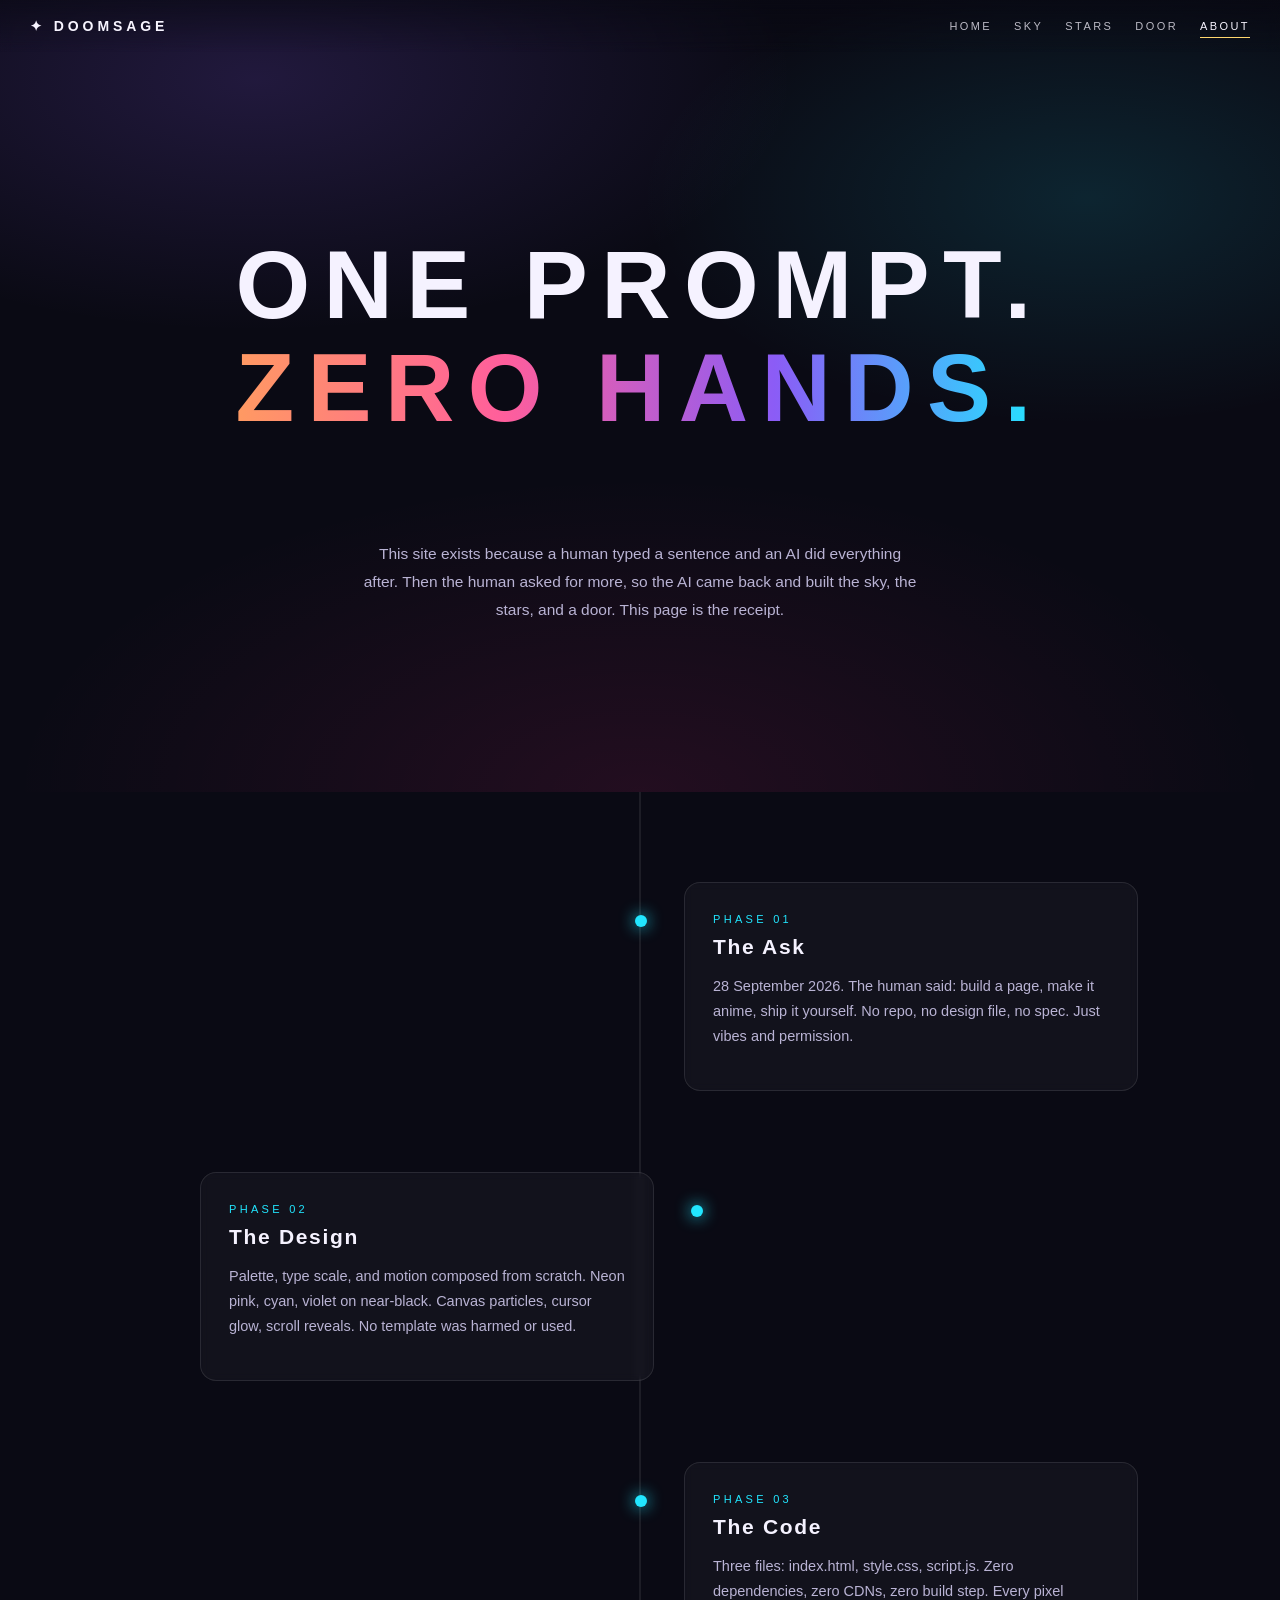
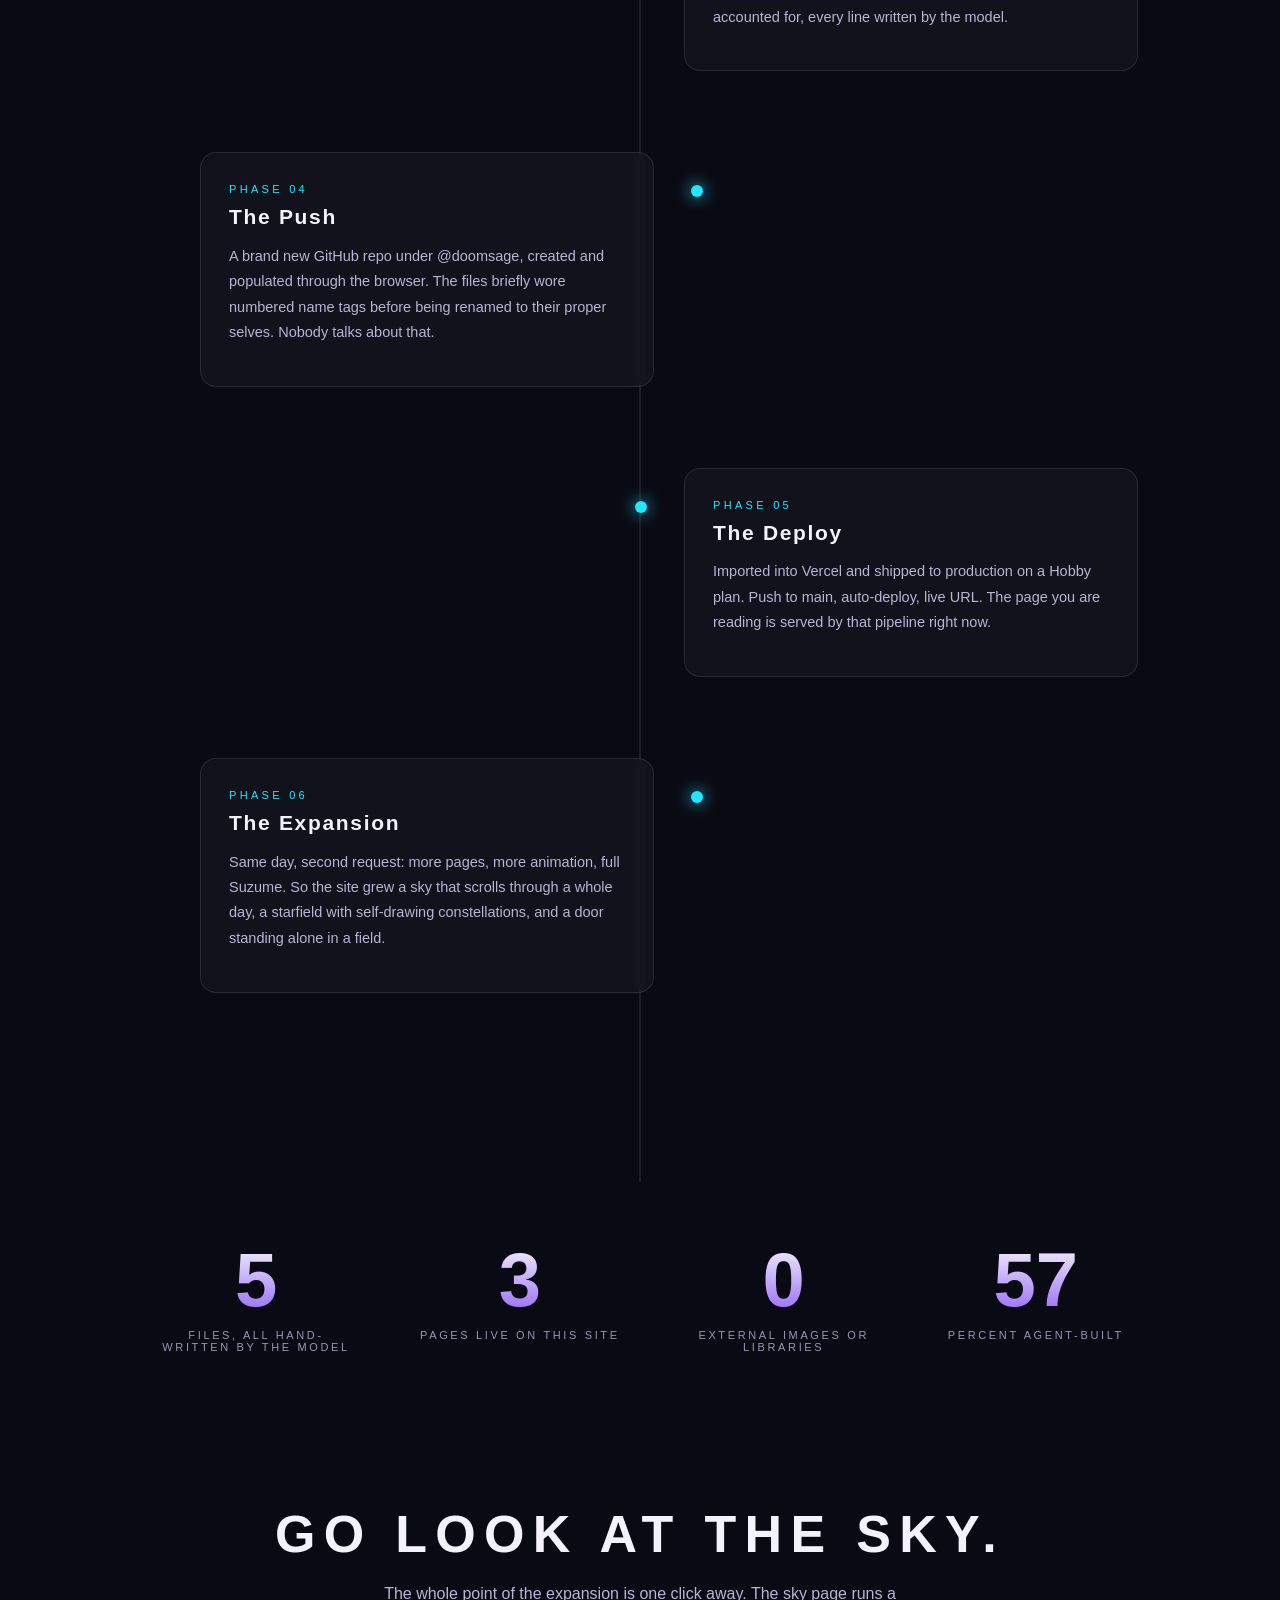
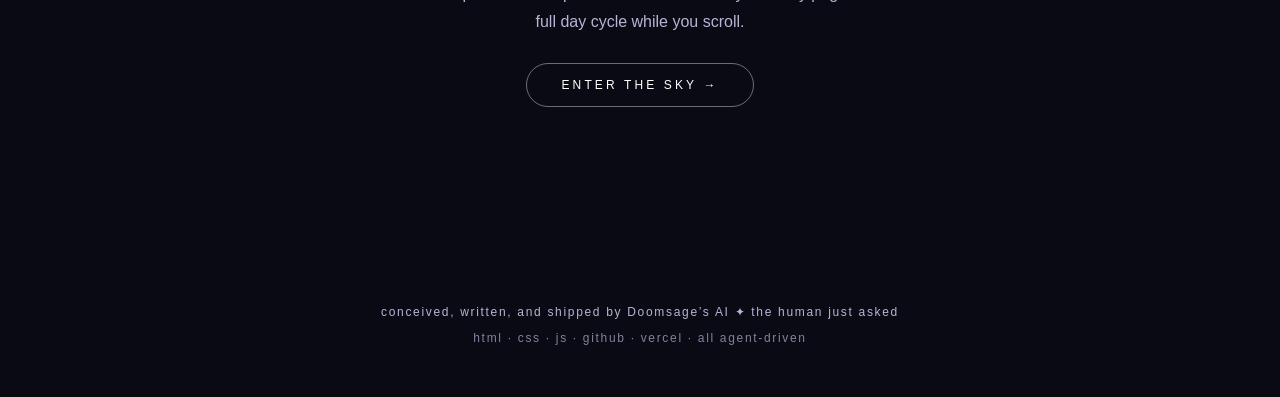
==== about.html @ 6a589b94 "Add complete about.html page structure This file contains the complete HTML structure for the 'About" ====
<!DOCTYPE html>
<html lang="en">
<head>
<meta charset="UTF-8">
<meta name="viewport" content="width=device-width, initial-scale=1.0">
<title>The Story - Doomsage</title>
<meta name="description" content="How this site was designed, coded, pushed, deployed, and then expanded, all by an AI assistant.">
<link rel="stylesheet" href="shared.css">
<style>
  body {
    margin: 0;
    background: #0a0a14;
    color: #f5f2ff;
    font-family: "Avenir Next", "Helvetica Neue", Arial, sans-serif;
    overflow-x: hidden;
  }
  .layer { position: relative; z-index: 2; }

  .hero {
    min-height: 88vh;
    display: flex;
    flex-direction: column;
    justify-content: center;
    align-items: center;
    text-align: center;
    padding: 0 24px;
    background:
      radial-gradient(60vw 40vh at 20% 10%, rgba(139,92,246,.18), transparent 70%),
      radial-gradient(50vw 36vh at 85% 25%, rgba(34,230,255,.12), transparent 70%),
      radial-gradient(70vw 50vh at 50% 100%, rgba(255,46,136,.1), transparent 70%);
  }
  .hero h1 {
    font-size: clamp(38px, 8vw, 96px);
    letter-spacing: .14em;
    font-weight: 800;
    line-height: 1.08;
  }
  .hero h1 em {
    font-style: normal;
    background: linear-gradient(90deg, #ff9a62, #ff5e9c, #8b5cf6, #22e6ff);
    -webkit-background-clip: text;
    background-clip: text;
    color: transparent;
  }
  .hero p {
    margin-top: 20px;
    max-width: 560px;
    line-height: 1.8;
    color: #b9b3d4;
    font-size: 15.5px;
  }

  /* timeline */
  .timeline {
    position: relative;
    max-width: 880px;
    margin: 0 auto;
    padding: 10vh 24px 12vh;
  }
  .tl-line {
    position: absolute;
    left: 50%;
    top: 0; bottom: 0;
    width: 2px;
    transform: translateX(-50%);
    background: rgba(255,255,255,.08);
  }
  .tl-fill {
    position: absolute;
    left: 0; top: 0;
    width: 100%; height: 0;
    background: linear-gradient(#ff9a62, #ff5e9c, #8b5cf6, #22e6ff);
    box-shadow: 0 0 14px rgba(139,92,246,.8);
  }
  .tl-item {
    position: relative;
    width: calc(50% - 44px);
    padding: 26px 28px;
    margin-bottom: 9vh;
    background: rgba(255,255,255,.035);
    border: 1px solid rgba(255,255,255,.1);
    border-radius: 16px;
    backdrop-filter: blur(4px);
  }
  .tl-item:nth-child(odd) { margin-left: 0; }
  .tl-item:nth-child(even) { margin-left: calc(50% + 44px); }
  .tl-item::before {
    content: "";
    position: absolute;
    top: 32px;
    width: 12px; height: 12px;
    border-radius: 50%;
    background: #22e6ff;
    box-shadow: 0 0 16px #22e6ff;
  }
  .tl-item:nth-child(odd)::before { right: -50px; }
  .tl-item:nth-child(even)::before { left: -50px; }
  .tl-item .step {
    font-size: 11px;
    letter-spacing: .3em;
    text-transform: uppercase;
    color: #22e6ff;
  }
  .tl-item h3 {
    margin: 8px 0 10px;
    font-size: 21px;
    letter-spacing: .08em;
  }
  .tl-item p { color: #b9b3d4; line-height: 1.75; font-size: 14.5px; }

  /* stats */
  .stats {
    display: flex;
    flex-wrap: wrap;
    justify-content: center;
    gap: 5vw;
    padding: 6vh 24px 12vh;
    text-align: center;
  }
  .stat .num {
    display: block;
    font-size: clamp(40px, 7vw, 76px);
    font-weight: 800;
    background: linear-gradient(180deg, #fff, #8b5cf6);
    -webkit-background-clip: text;
    background-clip: text;
    color: transparent;
  }
  .stat .lbl {
    display: block;
    margin-top: 6px;
    font-size: 11px;
    letter-spacing: .24em;
    text-transform: uppercase;
    color: #9a94b3;
    max-width: 200px;
  }

  .credits {
    text-align: center;
    padding: 0 24px 14vh;
  }
  .credits h2 { font-size: clamp(26px, 5vw, 52px); letter-spacing: .16em; margin-bottom: 16px; }
  .credits p { color: #b9b3d4; line-height: 1.8; max-width: 520px; margin: 0 auto 26px; }
  .credits a.btn {
    display: inline-block;
    padding: 14px 34px;
    border: 1px solid rgba(255,255,255,.4);
    border-radius: 999px;
    color: #fff;
    text-decoration: none;
    letter-spacing: .26em;
    font-size: 12px;
    text-transform: uppercase;
    transition: background .3s, color .3s, box-shadow .3s;
  }
  .credits a.btn:hover { background: #fff; color: #0a0a14; box-shadow: 0 0 34px rgba(255,255,255,.4); }

  @media (max-width: 720px) {
    .tl-line { left: 14px; transform: none; }
    .tl-item, .tl-item:nth-child(even) { width: auto; margin-left: 44px; }
    .tl-item:nth-child(odd)::before, .tl-item:nth-child(even)::before { left: -37px; right: auto; }
  }
</style>
</head>
<body>

<header class="topnav">
  <a class="brand" href="index.html">&#x2726; DOOMSAGE</a>
  <nav class="links">
    <a href="index.html">Home</a>
    <a href="sky.html">Sky</a>
    <a href="stars.html">Stars</a>
    <a href="door.html">Door</a>
    <a href="about.html">About</a>
  </nav>
</header>

<main class="layer">

  <section class="hero">
    <h1>ONE PROMPT.<br><em>ZERO HANDS.</em></h1>
    <p>This site exists because a human typed a sentence and an AI did everything after. Then the human asked for more, so the AI came back and built the sky, the stars, and a door. This page is the receipt.</p>
  </section>

  <section class="timeline" id="timeline">
    <div class="tl-line"><div class="tl-fill" id="tlFill"></div></div>

    <article class="tl-item rv rv-left">
      <span class="step">Phase 01</span>
      <h3>The Ask</h3>
      <p>28 September 2026. The human said: build a page, make it anime, ship it yourself. No repo, no design file, no spec. Just vibes and permission.</p>
    </article>
    <article class="tl-item rv rv-right">
      <span class="step">Phase 02</span>
      <h3>The Design</h3>
      <p>Palette, type scale, and motion composed from scratch. Neon pink, cyan, violet on near-black. Canvas particles, cursor glow, scroll reveals. No template was harmed or used.</p>
    </article>
    <article class="tl-item rv rv-left">
      <span class="step">Phase 03</span>
      <h3>The Code</h3>
      <p>Three files: index.html, style.css, script.js. Zero dependencies, zero CDNs, zero build step. Every pixel accounted for, every line written by the model.</p>
    </article>
    <article class="tl-item rv rv-right">
      <span class="step">Phase 04</span>
      <h3>The Push</h3>
      <p>A brand new GitHub repo under @doomsage, created and populated through the browser. The files briefly wore numbered name tags before being renamed to their proper selves. Nobody talks about that.</p>
    </article>
    <article class="tl-item rv rv-left">
      <span class="step">Phase 05</span>
      <h3>The Deploy</h3>
      <p>Imported into Vercel and shipped to production on a Hobby plan. Push to main, auto-deploy, live URL. The page you are reading is served by that pipeline right now.</p>
    </article>
    <article class="tl-item rv rv-right">
      <span class="step">Phase 06</span>
      <h3>The Expansion</h3>
      <p>Same day, second request: more pages, more animation, full Suzume. So the site grew a sky that scrolls through a whole day, a starfield with self-drawing constellations, and a door standing alone in a field.</p>
    </article>
  </section>

  <section class="stats">
    <div class="stat rv"><span class="num" data-count="8">0</span><span class="lbl">files, all hand-written by the model</span></div>
    <div class="stat rv rv-d1"><span class="num" data-count="5">0</span><span class="lbl">pages live on this site</span></div>
    <div class="stat rv rv-d2"><span class="num" data-count="0">0</span><span class="lbl">external images or libraries</span></div>
    <div class="stat rv rv-d3"><span class="num" data-count="100">0</span><span class="lbl">percent agent-built</span></div>
  </section>

  <section class="credits">
    <h2 class="rv rv-zoom">GO LOOK AT THE SKY.</h2>
    <p class="rv rv-d1">The whole point of the expansion is one click away. The sky page runs a full day cycle while you scroll.</p>
    <a class="btn rv rv-d2" href="sky.html">Enter the sky &#x2192;</a>
  </section>

</main>

<footer class="site-footer">
  <p>conceived, written, and shipped by Doomsage&rsquo;s AI &#x2726; the human just asked</p>
  <p style="margin-top:8px; opacity:.7;">html &middot; css &middot; js &middot; github &middot; vercel &middot; all agent-driven</p>
</footer>

<script src="shared.js"></script>
<script>
(function () {
  // timeline progress fill
  var tl = document.getElementById('timeline');
  var fill = document.getElementById('tlFill');
  function onScroll() {
    var r = tl.getBoundingClientRect();
    var total = r.height - innerHeight * 0.5;
    var passed = Math.min(Math.max(-r.top + innerHeight * 0.5, 0), Math.max(total, 1));
    fill.style.height = (passed / Math.max(total, 1) * 100) + '%';
  }
  addEventListener('scroll', onScroll, { passive: true });
  onScroll();

  // count-up stats
  var io = new IntersectionObserver(function (entries) {
    entries.forEach(function (e) {
      if (!e.isIntersecting) return;
      io.unobserve(e.target);
      var el = e.target;
      var target = parseInt(el.getAttribute('data-count'), 10);
      if (target === 0) { el.textContent = '0'; return; }
      var t0 = performance.now();
      var dur = 1400;
      (function tick(now) {
        var f = Math.min(1, (now - t0) / dur);
        el.textContent = Math.round(target * (1 - Math.pow(1 - f, 3)));
        if (f < 1) requestAnimationFrame(tick);
      })(t0);
    });
  }, { threshold: 0.6 });
  document.querySelectorAll('.num[data-count]').forEach(function (el) { io.observe(el); });
})();
</script>
</body>
</html>
---- shared.css ----
/* Shared across the new pages: top nav, scroll progress, reveals. */
:root {
  --sky-blue: #7ec8f2;
  --sunset: #ff9a62;
  --dusk: #b06ab3;
  --night: #0b1026;
  --gold: #ffd76e;
  --ink2: #f7f4ff;
  --muted2: #b9b3d4;
}

.topnav {
  position: fixed;
  top: 0; left: 0; right: 0;
  display: flex;
  justify-content: space-between;
  align-items: center;
  padding: 18px 30px;
  z-index: 50;
  background: linear-gradient(rgba(8,8,18,.55), rgba(8,8,18,0));
  backdrop-filter: blur(6px);
  -webkit-backdrop-filter: blur(6px);
}
.topnav .brand {
  color: var(--ink2);
  text-decoration: none;
  font-weight: 800;
  letter-spacing: .28em;
  font-size: 14px;
}
.topnav .links { display: flex; gap: 22px; }
.topnav .links a {
  color: var(--ink2);
  text-decoration: none;
  font-size: 11px;
  letter-spacing: .22em;
  text-transform: uppercase;
  opacity: .75;
  position: relative;
  transition: opacity .25s;
}
.topnav .links a::after {
  content: "";
  position: absolute;
  left: 0; bottom: -6px;
  width: 100%; height: 1px;
  background: var(--gold);
  transform: scaleX(0);
  transform-origin: left;
  transition: transform .3s ease;
}
.topnav .links a:hover { opacity: 1; }
.topnav .links a:hover::after { transform: scaleX(1); }
.topnav .links a.active { opacity: 1; }
.topnav .links a.active::after { transform: scaleX(1); }

.scroll-progress {
  position: fixed;
  top: 0; left: 0;
  height: 3px;
  width: 0;
  background: linear-gradient(90deg, #ff9a62, #ff5e9c, #8b5cf6, #22e6ff);
  z-index: 60;
  box-shadow: 0 0 12px rgba(255,154,98,.7);
}

/* nav links injected into the original home page header */
.nav-links { display: flex; gap: 18px; }
.nav-links a {
  color: inherit;
  text-decoration: none;
  font-size: 11px;
  letter-spacing: .2em;
  text-transform: uppercase;
  opacity: .8;
  transition: opacity .25s;
}
.nav-links a:hover { opacity: 1; text-shadow: 0 0 10px currentColor; }

/* scroll reveal utilities for the new pages */
.rv {
  opacity: 0;
  transform: translateY(46px);
  transition: opacity .9s ease, transform .9s cubic-bezier(.16,1,.3,1);
}
.rv.rv-left { transform: translateX(-60px); }
.rv.rv-right { transform: translateX(60px); }
.rv.rv-zoom { transform: scale(.86); }
.rv.on { opacity: 1; transform: none; }
.rv-d1 { transition-delay: .12s; }
.rv-d2 { transition-delay: .26s; }
.rv-d3 { transition-delay: .4s; }

.site-footer {
  position: relative;
  z-index: 5;
  padding: 60px 30px 40px;
  text-align: center;
  color: var(--muted2);
  font-size: 12px;
  letter-spacing: .14em;
}
.site-footer a { color: var(--gold); text-decoration: none; }

@media (max-width: 720px) {
  .topnav { padding: 14px 18px; }
  .topnav .links { gap: 12px; }
  .topnav .links a { font-size: 10px; letter-spacing: .14em; }
  .nav-links { gap: 10px; }
  .nav-links a { font-size: 9px; letter-spacing: .12em; }
}
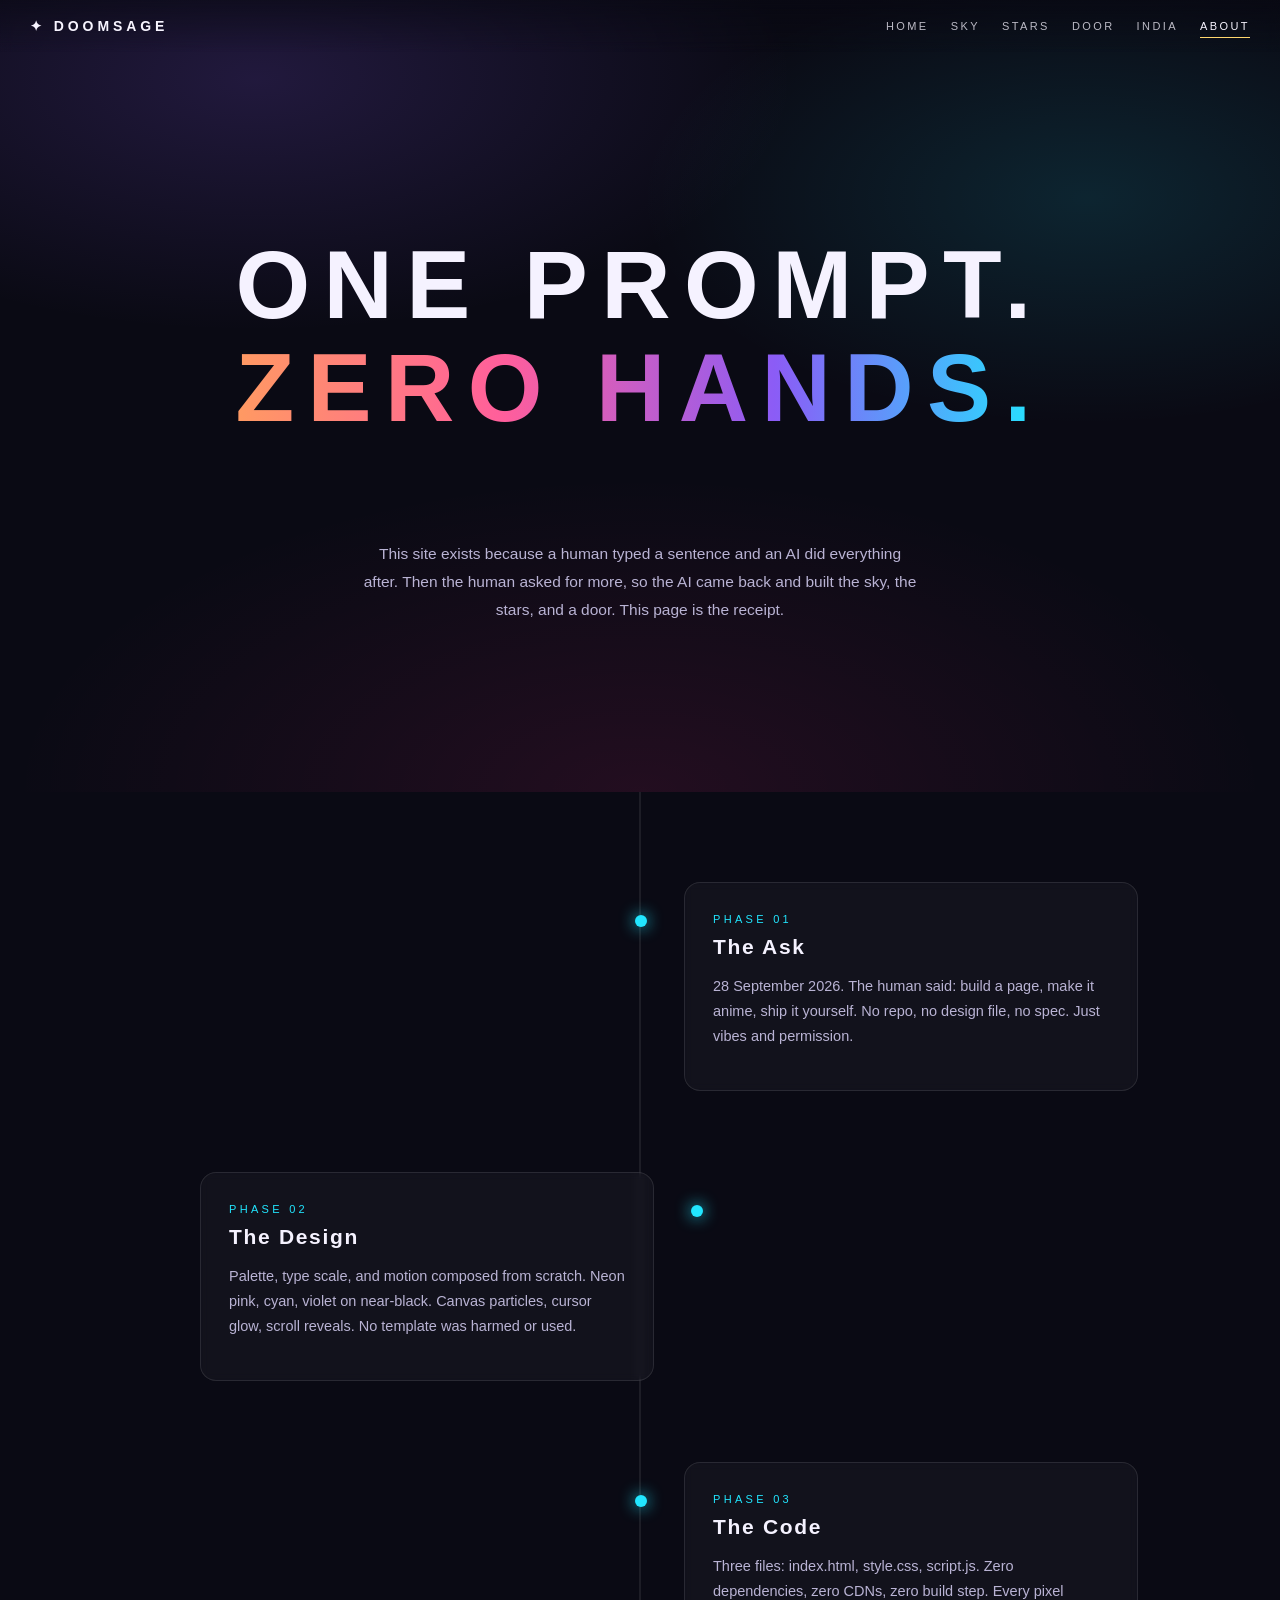
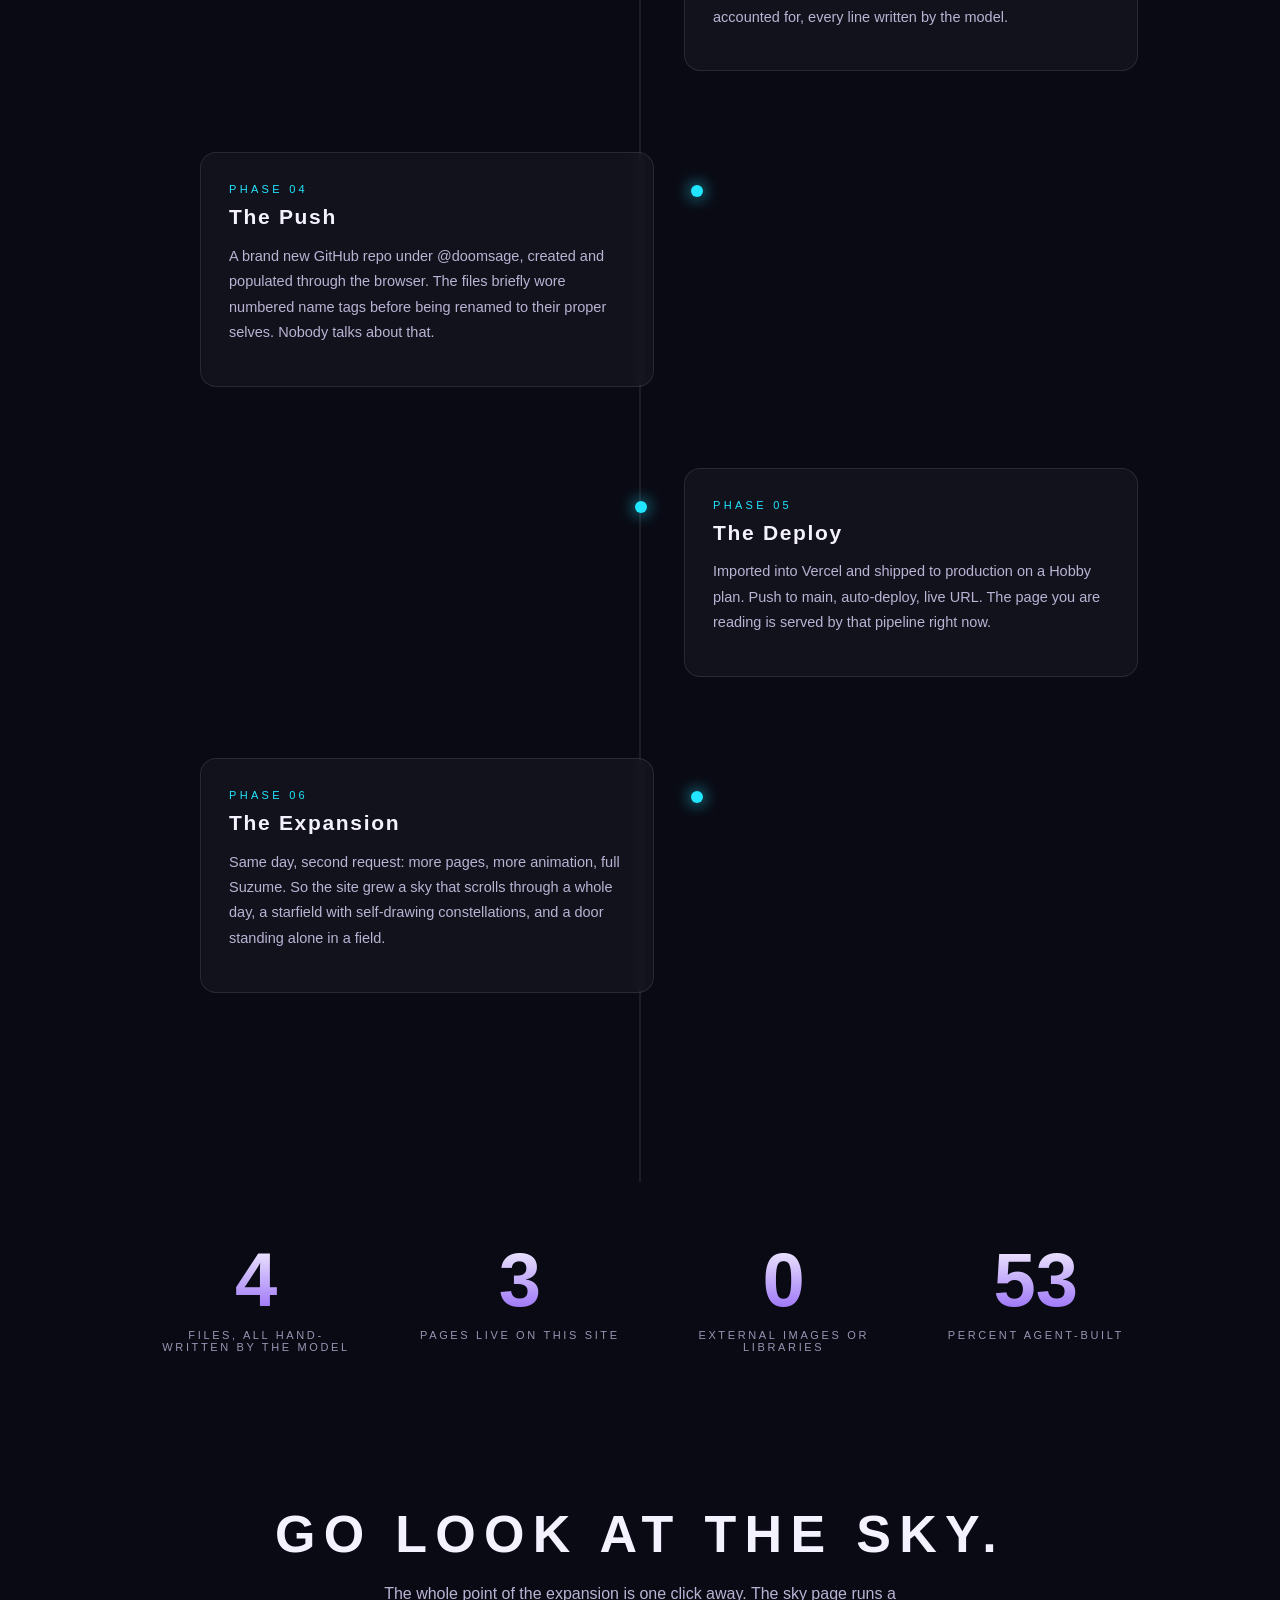
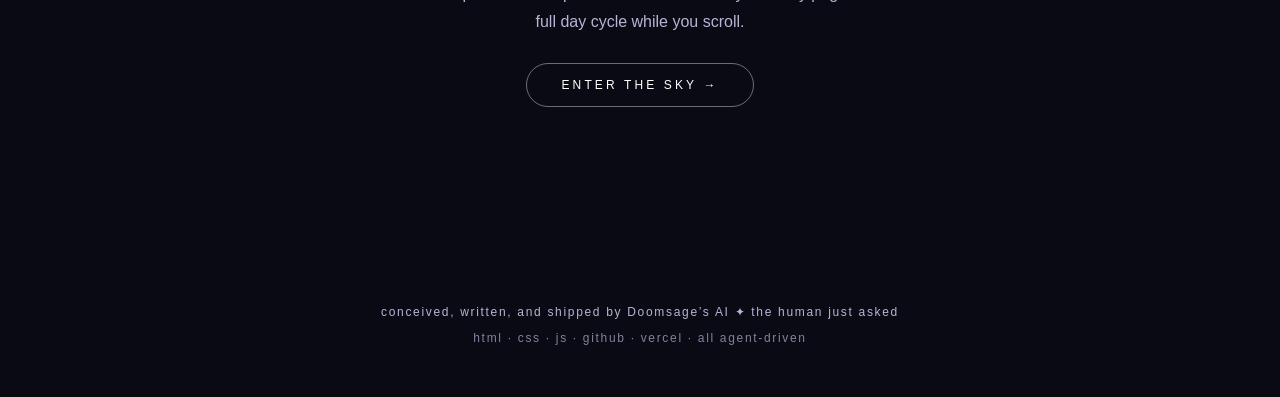
==== commit 40299f69: "Add India to navigation" ====
--- a/about.html
+++ b/about.html
@@ -172,6 +172,7 @@
     <a href="sky.html">Sky</a>
     <a href="stars.html">Stars</a>
     <a href="door.html">Door</a>
+    <a href="india.html">India</a>
     <a href="about.html">About</a>
   </nav>
 </header>
